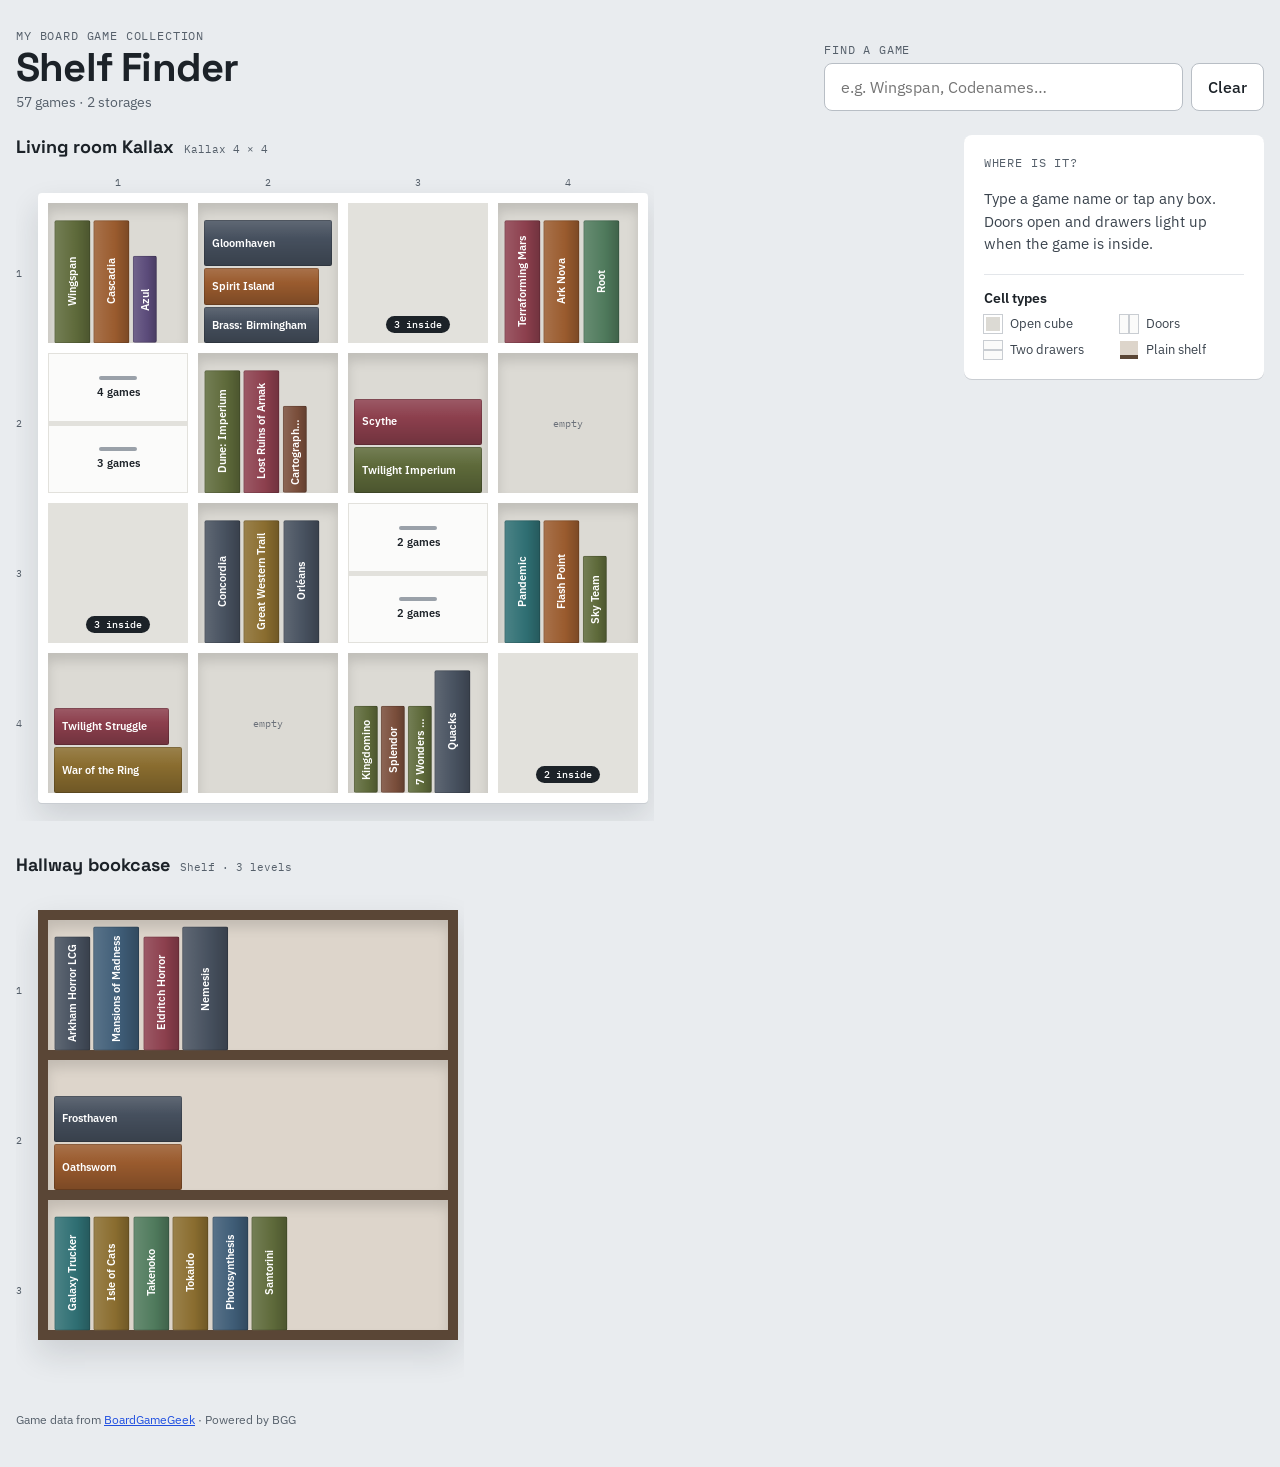
==== site/index.html @ af1ff707 "Initial project structure: static site + offline admin tool - site/: Shelf Finder viewer for Cloudfl" ====
<!doctype html>
<html lang="en">
<head>
<meta charset="utf-8">
<meta name="viewport" content="width=device-width, initial-scale=1">
<title>Shelf Finder</title>
<link rel="preconnect" href="https://fonts.googleapis.com">
<link rel="preconnect" href="https://fonts.gstatic.com" crossorigin>
<link rel="stylesheet" href="https://fonts.googleapis.com/css2?family=Space+Grotesk:wght@500;700&family=IBM+Plex+Sans:wght@400;500;600&family=IBM+Plex+Mono:wght@500&display=swap">
<link rel="stylesheet" href="style.css">
</head>
<body>
<div class="page">
  <header class="top">
    <div>
      <div class="eyebrow">My board game collection</div>
      <h1>Shelf Finder</h1>
      <div class="stats" id="stats"></div>
    </div>
    <div class="search">
      <label for="q" class="eyebrow">Find a game</label>
      <div class="search-row">
        <input id="q" type="search" autocomplete="off" placeholder="e.g. Wingspan, Codenames…">
        <button type="button" id="clear">Clear</button>
      </div>
    </div>
  </header>

  <main class="layout">
    <div class="storages" id="storages"></div>
    <aside class="panel" id="panel" aria-live="polite"></aside>
  </main>

  <footer class="foot">
    Game data from <a href="https://boardgamegeek.com" target="_blank" rel="noopener">BoardGameGeek</a> · Powered by BGG
  </footer>
</div>
<script src="app.js"></script>
</body>
</html>
---- site/style.css ----
:root {
  --bg: #E9ECEF;
  --ink: #1C2228;
  --muted: #56606B;
  --soft: #3A434D;
  --line: #E3E6EA;
  --accent: #1F4FE0;
  --hit: #F2C230;
  --frame: #FFFFFF;
  --interior: #DCDAD4;
  --wood: #5A4636;
  --wood-interior: #DDD5CB;
  --cell: 140px;
  --gap: 10px;
}

@media (max-width: 720px) {
  :root { --cell: 100px; --gap: 8px; }
  .panel { order: -1; }
}

* { box-sizing: border-box; }

body {
  margin: 0;
  background: var(--bg);
  color: var(--ink);
  font-family: 'IBM Plex Sans', system-ui, sans-serif;
}

button { font: inherit; color: inherit; }
button:focus-visible, input:focus-visible { outline: 3px solid var(--accent); outline-offset: 2px; }
a { color: var(--accent); }

.page { max-width: 1320px; margin: 0 auto; padding: 28px 16px 40px; display: flex; flex-direction: column; gap: 24px; }

.eyebrow { font-family: 'IBM Plex Mono', monospace; font-size: 12px; letter-spacing: .07em; text-transform: uppercase; color: var(--muted); }

.top { display: flex; flex-wrap: wrap; align-items: flex-end; justify-content: space-between; gap: 20px; }
h1 { margin: 4px 0; font: 700 40px/1.05 'Space Grotesk', sans-serif; letter-spacing: -.02em; }
.stats { font-size: 14px; color: var(--muted); }

.search { flex: 0 1 440px; min-width: 260px; display: flex; flex-direction: column; gap: 6px; }
.search-row { display: flex; gap: 8px; }
.search input {
  flex: 1; min-width: 0; height: 48px; padding: 0 16px;
  border: 1px solid #B8BEC5; border-radius: 8px; background: #fff;
  font: 400 16px 'IBM Plex Sans', sans-serif; color: var(--ink);
}
.search button { height: 48px; padding: 0 16px; border: 1px solid #B8BEC5; border-radius: 8px; background: #fff; font-weight: 500; cursor: pointer; }

.layout { display: flex; flex-wrap: wrap; gap: 24px; align-items: flex-start; }
.storages { flex: 999 1 640px; min-width: 0; display: flex; flex-wrap: wrap; gap: 32px 40px; align-items: flex-start; }

.storage { display: flex; flex-direction: column; gap: 8px; min-width: 0; max-width: 100%; }
.storage-head { display: flex; align-items: baseline; gap: 10px; flex-wrap: wrap; }
.storage-head h2 { margin: 0; font: 700 18px 'Space Grotesk', sans-serif; }
.meta { font-family: 'IBM Plex Mono', monospace; font-size: 11px; color: var(--muted); }
.scroll { overflow-x: auto; max-width: 100%; padding: 4px 6px 18px 0; }

.grid-wrap { display: inline-grid; grid-template-columns: 22px auto; grid-template-rows: 22px auto; }
.labels { font-family: 'IBM Plex Mono', monospace; font-size: 10px; color: var(--muted); display: grid; gap: var(--gap); }
.labels.cols { grid-column: 2; grid-template-columns: repeat(var(--cols), var(--cell)); padding: 0 var(--gap); align-items: end; justify-items: center; padding-bottom: 4px; }
.labels.rows { grid-column: 1; grid-row: 2; grid-template-rows: repeat(var(--rows), var(--cell)); padding: var(--gap) 0; align-items: center; justify-items: start; }

.frame {
  grid-column: 2; grid-row: 2;
  display: grid; grid-template-columns: repeat(var(--cols), var(--cell)); grid-auto-rows: var(--cell);
  gap: var(--gap); padding: var(--gap);
  background: var(--frame); border-radius: 4px;
  box-shadow: 0 1px 0 #C9CDD2, 0 14px 30px rgba(28, 34, 40, .14);
}

.cell { position: relative; overflow: hidden; background: var(--interior); box-shadow: inset 0 8px 12px rgba(0, 0, 0, .13); }
.cell.has-hit, .shelf.has-hit { outline: 3px solid var(--accent); outline-offset: 2px; overflow: visible; }
.shelf.has-hit { outline-offset: -3px; }
.cell--empty { display: flex; align-items: center; justify-content: center; font-family: 'IBM Plex Mono', monospace; font-size: 10px; color: #6B7079; }

.standing { display: flex; align-items: flex-end; gap: 3px; padding: 0 6px; }
.stacked { display: flex; flex-direction: column; justify-content: flex-end; align-items: flex-start; gap: 2px; padding: 4px 6px 0; }

.box {
  --c: #46505E;
  flex: none; border: 0; border-radius: 2px; cursor: pointer;
  color: #fff; font-weight: 600; font-size: calc(var(--cell) * .075); line-height: 1;
  white-space: nowrap; overflow: hidden; text-overflow: ellipsis;
  box-shadow: inset 0 0 0 1px rgba(0, 0, 0, .18);
  transition: opacity .15s;
}
.box--small { --t: .17; --h: 62%; --wf: .6; }
.box--standard { --t: .26; --h: 88%; --wf: .9; }
.box--large { --t: .33; --h: 95%; --wf: 1; }

.standing .box {
  width: calc(var(--cell) * var(--t)); height: var(--h);
  padding: 8px 0; writing-mode: vertical-rl; transform: rotate(180deg);
  background: linear-gradient(90deg, rgba(0, 0, 0, .2), rgba(255, 255, 255, 0) 40%, rgba(255, 255, 255, .14)), var(--c);
}
.stacked .box {
  height: calc(var(--cell) * var(--t)); width: calc((var(--cell) - 12px) * var(--wf));
  padding: 0 8px; text-align: left;
  background: linear-gradient(180deg, rgba(255, 255, 255, .14), rgba(255, 255, 255, 0) 40%, rgba(0, 0, 0, .2)), var(--c);
}

.box.is-hit { --c: var(--hit); color: var(--ink); box-shadow: 0 0 0 2px var(--ink); position: relative; z-index: 1; }
.box.is-dim { opacity: .28; }
.standing .box.is-hit, .stacked .box.is-hit { background: var(--hit); }

.doors { position: absolute; inset: 0; display: grid; grid-template-columns: 1fr 1fr; gap: 2px; padding: 0; border: 0; background: #E2E1DC; cursor: pointer; }
.door { position: relative; background: #FBFBFA; box-shadow: inset 0 0 0 1px #E2E1DC; }
.door::after { content: ""; position: absolute; top: 42%; width: 3px; height: 22%; border-radius: 2px; background: #9AA1A9; }
.door:first-child::after { right: 7px; }
.door:last-of-type::after { left: 7px; }
.badge { position: absolute; left: 50%; bottom: 10px; transform: translateX(-50%); padding: 2px 8px; border-radius: 99px; background: var(--ink); color: #fff; font: 500 10px 'IBM Plex Mono', monospace; white-space: nowrap; }
.door-edge { position: absolute; top: 0; bottom: 0; width: 6px; padding: 0; border: 0; background: #FBFBFA; cursor: pointer; z-index: 2; }
.door-edge.left { left: 0; box-shadow: 1px 0 0 #C9CDD2; }
.door-edge.right { right: 0; box-shadow: -1px 0 0 #C9CDD2; }
.cell--doors-open.standing { padding: 0 10px; }

.cell--drawers { display: grid; grid-template-rows: 1fr 1fr; gap: 3px; background: #E2E1DC; box-shadow: none; }
.drawer { display: flex; flex-direction: column; align-items: center; justify-content: center; gap: 6px; padding: 4px 8px; background: #FBFBFA; box-shadow: inset 0 0 0 1px #E2E1DC; min-width: 0; transition: opacity .15s; }
.drawer .pull { width: 30%; height: 4px; border-radius: 2px; background: #9AA1A9; }
.drawer .label { max-width: 100%; font-size: 11px; font-weight: 600; line-height: 1.2; text-align: center; white-space: nowrap; overflow: hidden; text-overflow: ellipsis; }
.drawer.is-hit { background: var(--hit); }
.drawer.is-dim { opacity: .5; }

.bookcase { grid-column: 2; grid-row: 2; align-self: start; width: calc(var(--cell) * var(--w)); border: var(--gap) solid var(--wood); border-bottom: 0; box-shadow: 0 14px 30px rgba(28, 34, 40, .14); }
.shelf { position: relative; height: var(--cell); background: var(--wood-interior); border-bottom: var(--gap) solid var(--wood); box-shadow: inset 0 8px 12px rgba(0, 0, 0, .12); }
.labels.shelf-rows { grid-column: 1; grid-row: 2; grid-template-rows: repeat(var(--rows), var(--cell)); padding: var(--gap) 0; align-items: center; }

.panel { flex: 1 1 300px; min-width: 0; padding: 20px; border-radius: 8px; background: #fff; box-shadow: 0 1px 0 #C9CDD2; display: flex; flex-direction: column; gap: 18px; }
.panel p { margin: 0; font-size: 15px; line-height: 1.5; color: var(--soft); }
.result-name { font: 700 26px/1.1 'Space Grotesk', sans-serif; }
.where { display: flex; gap: 8px; align-items: flex-start; font-size: 14px; line-height: 1.45; color: var(--soft); margin-top: 6px; }
.where svg { flex: none; margin-top: 2px; }
.bgg-link { display: inline-block; margin-top: 8px; font-size: 13px; font-weight: 500; }
.block { display: flex; flex-direction: column; gap: 8px; padding-top: 14px; border-top: 1px solid var(--line); }
.block-head { display: flex; justify-content: space-between; align-items: baseline; font-weight: 600; font-size: 14px; }
.block-head .meta { font-weight: 500; }
.exp { display: flex; align-items: center; gap: 8px; font-size: 14px; }
.exp.missing { color: var(--muted); }
.match { display: flex; flex-direction: column; align-items: flex-start; gap: 2px; min-height: 44px; padding: 6px 10px; border: 1px solid var(--line); border-radius: 6px; background: #F7F8FA; text-align: left; cursor: pointer; }
.match strong { font-size: 14px; }
.match span { font-size: 12px; color: var(--muted); }
.legend { display: grid; grid-template-columns: repeat(2, minmax(0, 1fr)); gap: 8px 12px; font-size: 13px; color: var(--soft); }
.legend div { display: flex; align-items: center; gap: 8px; }
.sw { width: 18px; height: 18px; flex: none; }
.sw-open { background: var(--interior); box-shadow: inset 0 0 0 2px #fff, 0 0 0 1px #C9CDD2; }
.sw-doors { background: linear-gradient(90deg, #FBFBFA 46%, #C9CDD2 46% 54%, #FBFBFA 54%); box-shadow: 0 0 0 1px #C9CDD2; }
.sw-drawers { background: linear-gradient(180deg, #FBFBFA 44%, #C9CDD2 44% 56%, #FBFBFA 56%); box-shadow: 0 0 0 1px #C9CDD2; }
.sw-shelf { background: var(--wood-interior); border-bottom: 4px solid var(--wood); }

.error { padding: 16px; border-radius: 8px; background: #fff; border: 1px solid #E0B4B4; color: #7A1F1F; }

.foot { font-size: 12px; color: var(--muted); }
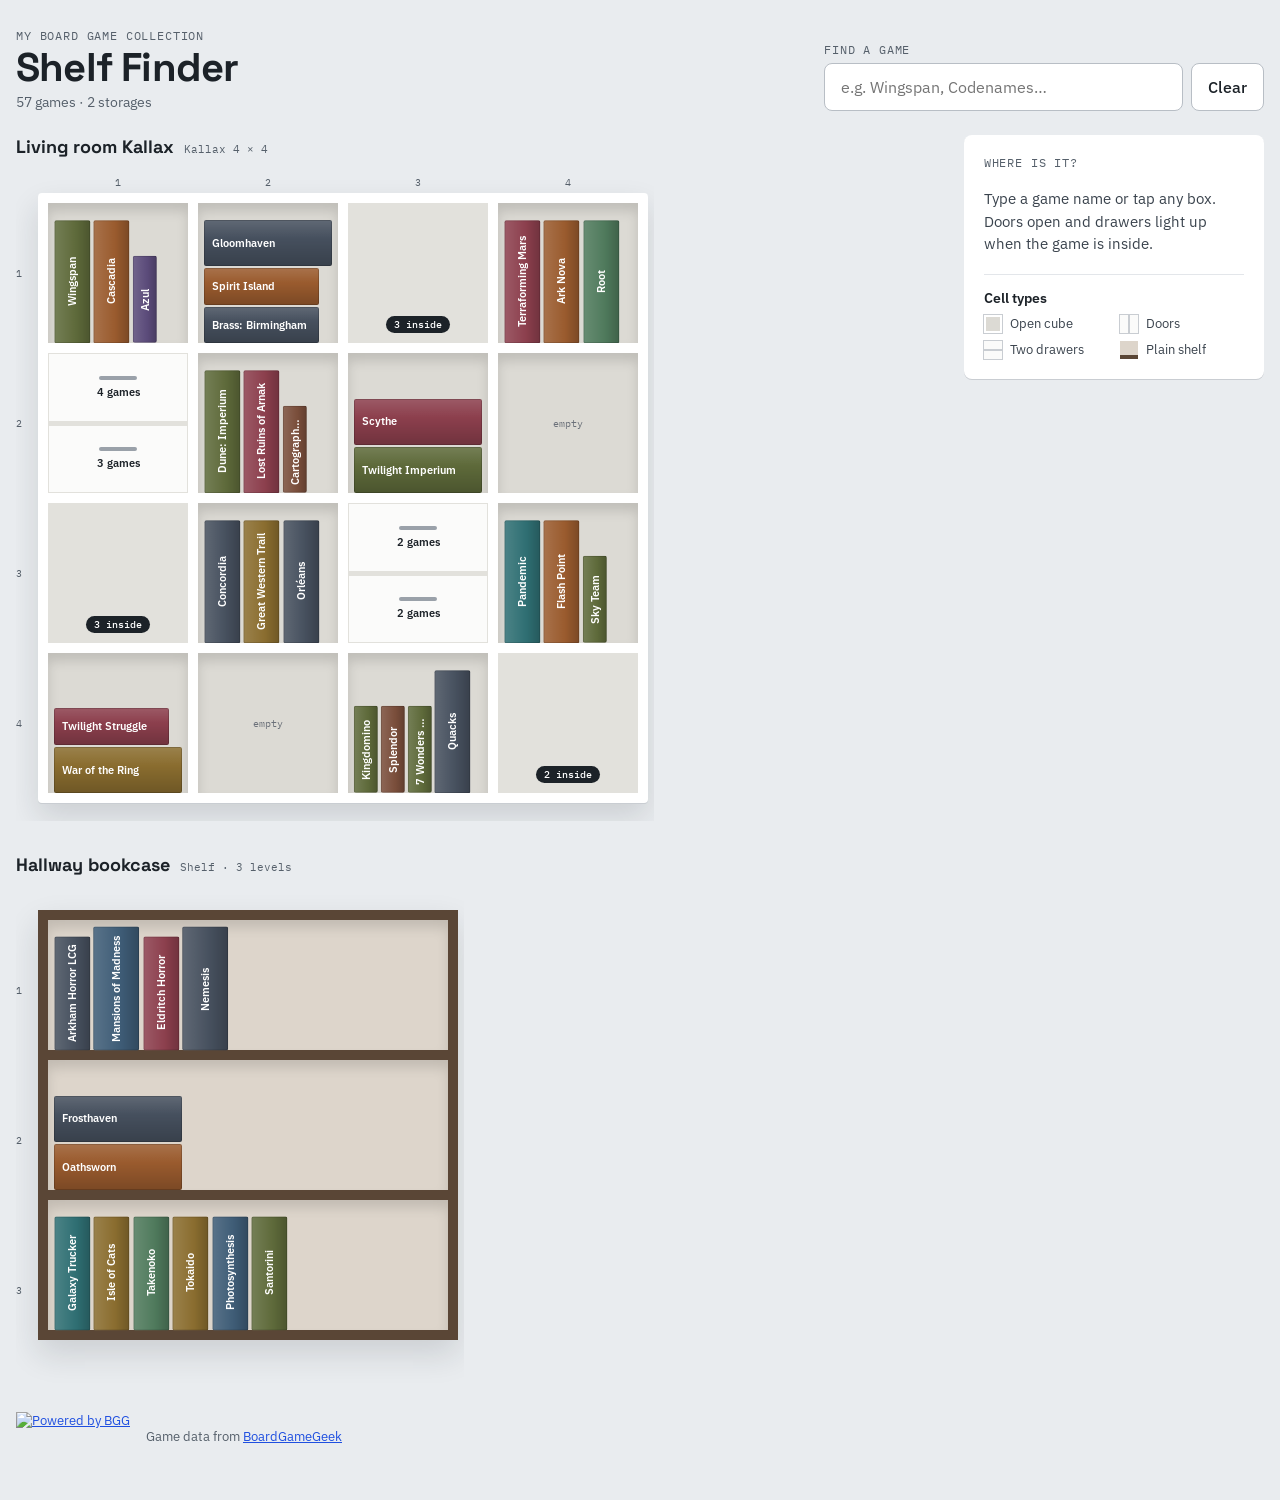
==== commit 4bd476b0: "Enforce BGG XML API terms - BGG_RULES.md: the license rules this project must follow - CLAUDE.md: ru" ====
--- a/site/index.html
+++ b/site/index.html
@@ -32,7 +32,10 @@
   </main>
 
   <footer class="foot">
-    Game data from <a href="https://boardgamegeek.com" target="_blank" rel="noopener">BoardGameGeek</a> · Powered by BGG
+    <a class="bgg-badge" href="https://boardgamegeek.com" target="_blank" rel="noopener">
+      <img src="img/powered-by-bgg.png" alt="Powered by BGG" height="48">
+    </a>
+    <span>Game data from <a href="https://boardgamegeek.com" target="_blank" rel="noopener">BoardGameGeek</a></span>
   </footer>
 </div>
 <script src="app.js"></script>
--- a/site/style.css
+++ b/site/style.css
@@ -152,4 +152,6 @@
 
 .error { padding: 16px; border-radius: 8px; background: #fff; border: 1px solid #E0B4B4; color: #7A1F1F; }
 
-.foot { font-size: 12px; color: var(--muted); }
+.foot { display: flex; flex-wrap: wrap; align-items: center; gap: 12px 16px; font-size: 13px; color: var(--muted); }
+.bgg-badge { display: inline-flex; }
+.bgg-badge img { display: block; height: 48px; width: auto; }
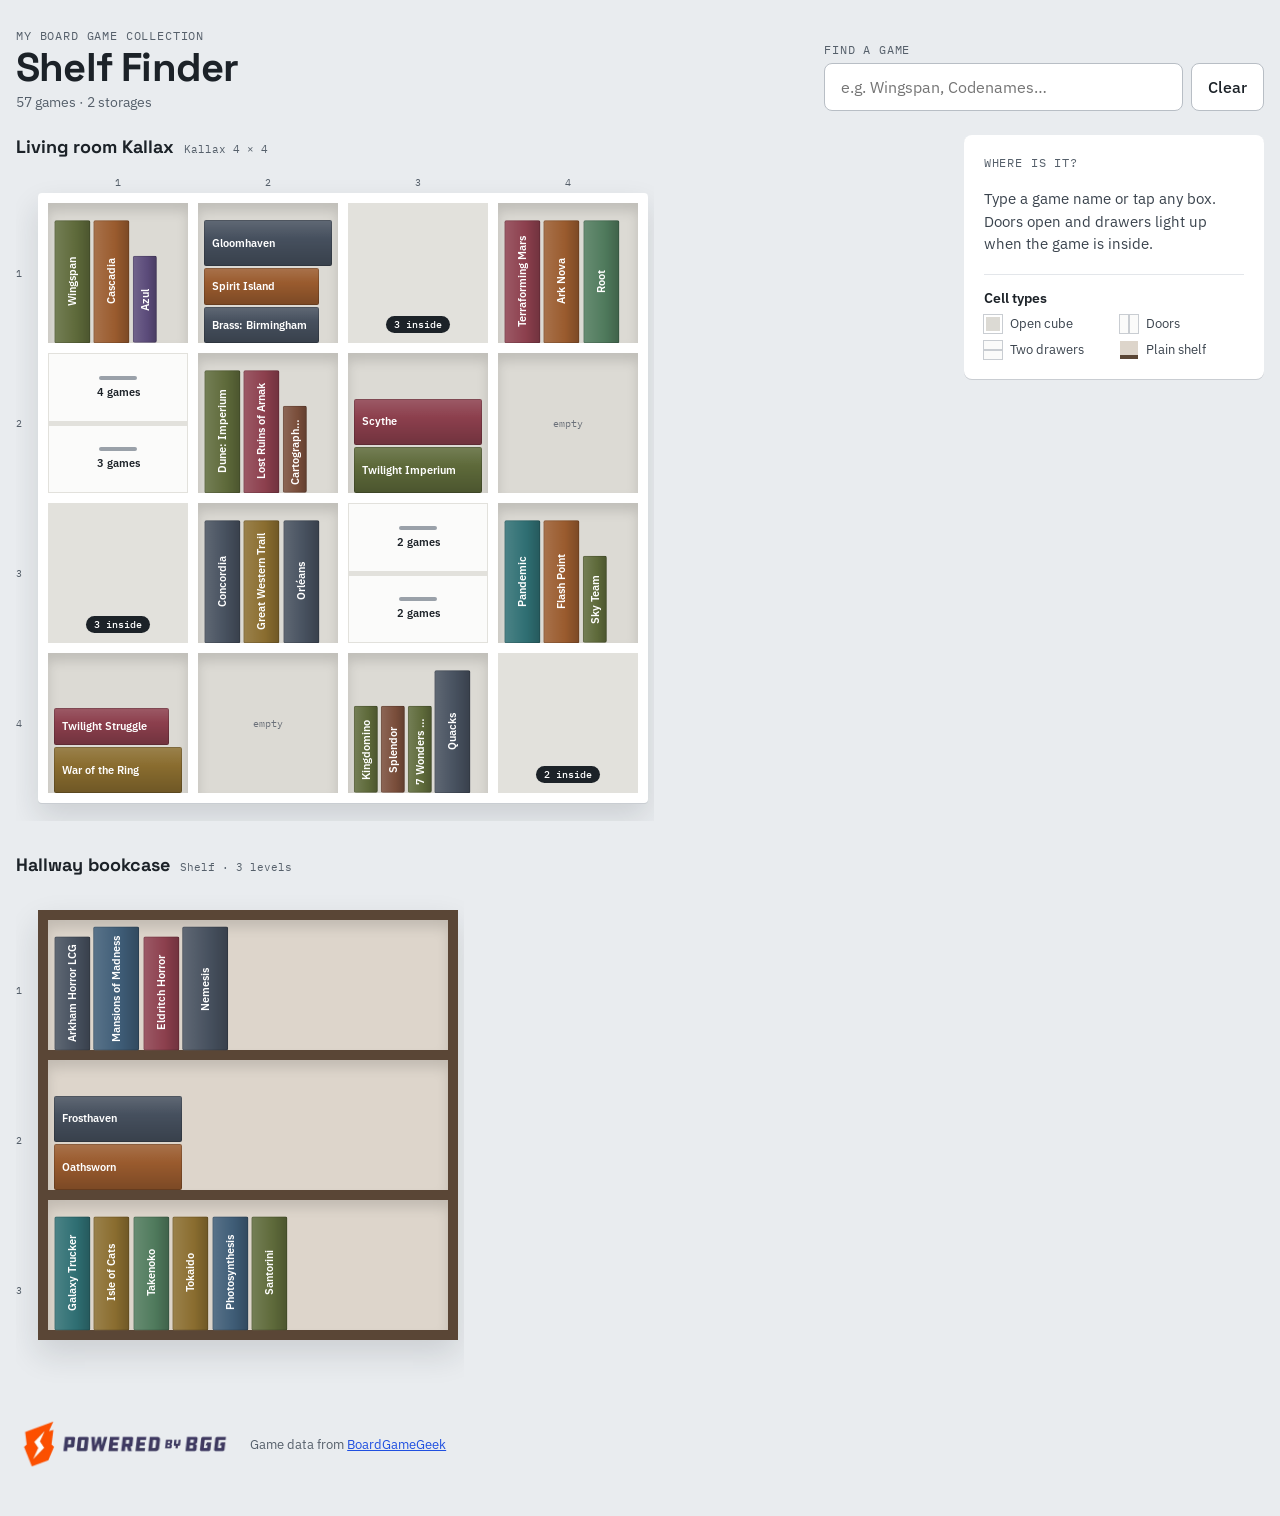
==== commit 9a873916: "Add official Powered by BGG logo Official logo from BGG (WebP, kept as provided), shown at 64 px. Co" ====
--- a/site/index.html
+++ b/site/index.html
@@ -33,7 +33,7 @@
 
   <footer class="foot">
     <a class="bgg-badge" href="https://boardgamegeek.com" target="_blank" rel="noopener">
-      <img src="img/powered-by-bgg.png" alt="Powered by BGG" height="48">
+      <img src="img/powered-by-bgg.webp" alt="Powered by BGG" height="64">
     </a>
     <span>Game data from <a href="https://boardgamegeek.com" target="_blank" rel="noopener">BoardGameGeek</a></span>
   </footer>
--- a/site/style.css
+++ b/site/style.css
@@ -154,4 +154,4 @@
 
 .foot { display: flex; flex-wrap: wrap; align-items: center; gap: 12px 16px; font-size: 13px; color: var(--muted); }
 .bgg-badge { display: inline-flex; }
-.bgg-badge img { display: block; height: 48px; width: auto; }
+.bgg-badge img { display: block; height: 64px; width: auto; }
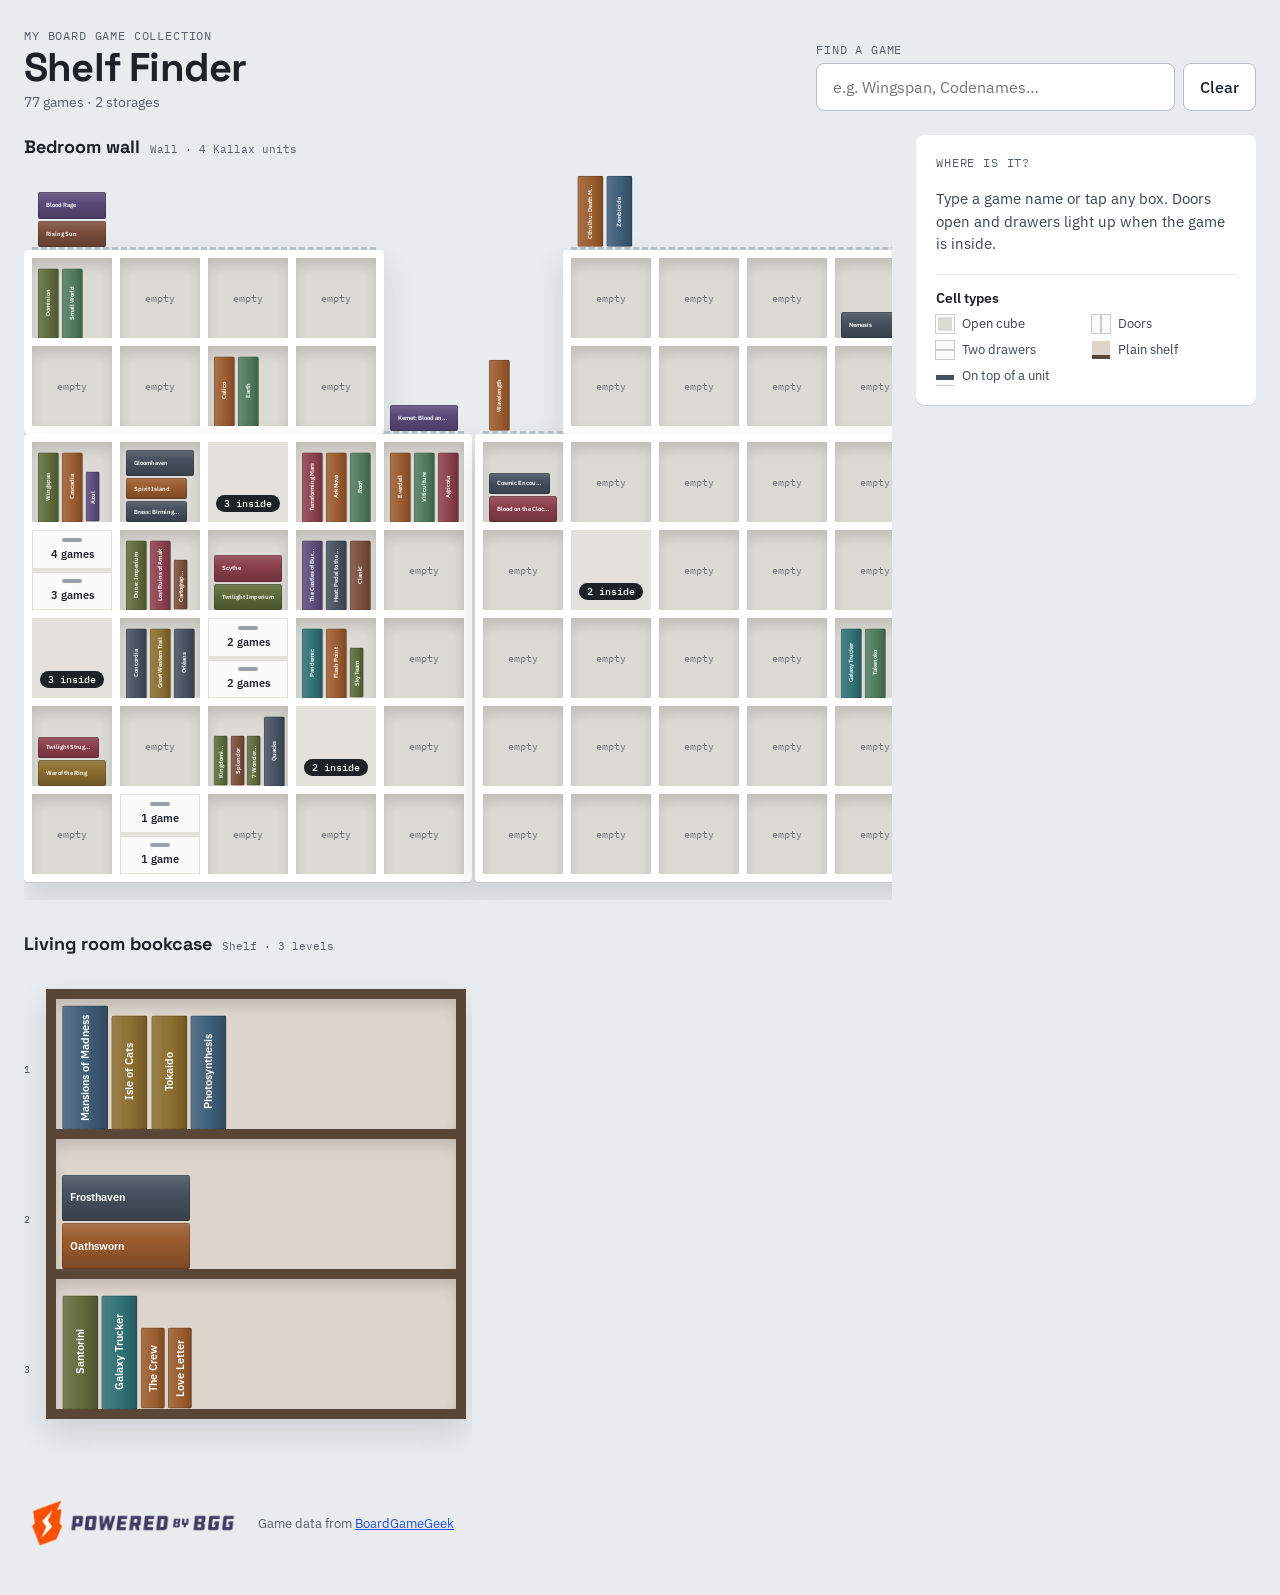
==== commit 019215ee: "Responsive wall sizing on wide screens, sticky result panel, floating search on phone Co-Authored-By" ====
--- a/site/index.html
+++ b/site/index.html
@@ -23,6 +23,7 @@
         <input id="q" type="search" autocomplete="off" placeholder="e.g. Wingspan, Codenames…">
         <button type="button" id="clear">Clear</button>
       </div>
+      <button type="button" class="peek" id="peek" hidden></button>
     </div>
   </header>
 
--- a/site/style.css
+++ b/site/style.css
@@ -32,7 +32,7 @@
 button:focus-visible, input:focus-visible { outline: 3px solid var(--accent); outline-offset: 2px; }
 a { color: var(--accent); }
 
-.page { max-width: 1320px; margin: 0 auto; padding: 28px 16px 40px; display: flex; flex-direction: column; gap: 24px; }
+.page { max-width: 2200px; margin: 0 auto; padding: 28px 16px 40px; display: flex; flex-direction: column; gap: 24px; }
 
 .eyebrow { font-family: 'IBM Plex Mono', monospace; font-size: 12px; letter-spacing: .07em; text-transform: uppercase; color: var(--muted); }
 
@@ -63,8 +63,8 @@
 .labels.cols { grid-column: 2; grid-template-columns: repeat(var(--cols), var(--cell)); padding: 0 var(--gap); align-items: end; justify-items: center; padding-bottom: 4px; }
 .labels.rows { grid-column: 1; grid-row: 2; grid-template-rows: repeat(var(--rows), var(--cell)); padding: var(--gap) 0; align-items: center; justify-items: start; }
 
+.unit { grid-column: 2; grid-row: 2; position: relative; }
 .frame {
-  grid-column: 2; grid-row: 2;
   display: grid; grid-template-columns: repeat(var(--cols), var(--cell)); grid-auto-rows: var(--cell);
   gap: var(--gap); padding: var(--gap);
   background: var(--frame); border-radius: 4px;
@@ -72,7 +72,7 @@
 }
 
 .cell { position: relative; overflow: hidden; background: var(--interior); box-shadow: inset 0 8px 12px rgba(0, 0, 0, .13); }
-.cell.has-hit, .shelf.has-hit { outline: 3px solid var(--accent); outline-offset: 2px; overflow: visible; }
+.cell.has-hit, .shelf.has-hit, .top-surface.has-hit { outline: 3px solid var(--accent); outline-offset: 2px; overflow: visible; }
 .shelf.has-hit { outline-offset: -3px; }
 .cell--empty { display: flex; align-items: center; justify-content: center; font-family: 'IBM Plex Mono', monospace; font-size: 10px; color: #6B7079; }
 
@@ -155,3 +155,47 @@
 .foot { display: flex; flex-wrap: wrap; align-items: center; gap: 12px 16px; font-size: 13px; color: var(--muted); }
 .bgg-badge { display: inline-flex; }
 .bgg-badge img { display: block; height: 64px; width: auto; }
+
+.scroll.has-top { padding-top: var(--cell); }
+.storage--wall { --cell: 80px; --gap: 8px; }
+.wall { display: flex; align-items: flex-end; gap: 3px; padding-top: var(--cell); width: max-content; }
+.stack { display: flex; flex-direction: column; }
+.unit--left { align-self: flex-start; }
+.unit--right { align-self: flex-end; }
+.top-surface {
+  position: absolute; bottom: 100%; height: var(--cell);
+  left: calc(var(--from) * (var(--cell) + var(--gap)) + var(--gap));
+  width: calc(var(--span) * (var(--cell) + var(--gap)) - var(--gap));
+  border-bottom: 3px dashed #B8BEC5;
+}
+.top-surface.has-hit { outline-offset: 0; }
+.top-surface.standing .box { height: 92%; }
+.sw-top { background: linear-gradient(180deg, transparent 55%, #46505E 55% 85%, transparent 85%); border-bottom: 3px solid #fff; box-shadow: 0 1px 0 #C9CDD2; }
+@media (max-width: 720px) { .storage--wall { --cell: 64px; --gap: 6px; } }
+
+.peek { display: none; }
+
+@media (min-width: 1100px) {
+  .page { padding-left: 24px; padding-right: 24px; }
+  .panel { flex: 0 0 340px; position: sticky; top: 16px; max-height: calc(100vh - 32px); overflow-y: auto; }
+  .storage--wall { --cell: clamp(80px, calc((min(100vw, 2200px) - 440px - var(--wx)) / var(--wc)), 140px); --gap: 8px; }
+}
+
+@media (max-width: 720px) {
+  .page { gap: 16px; }
+  .top { display: contents; }
+  .search {
+    flex: none; min-width: 0; position: sticky; top: 0; z-index: 20; margin: 0 -16px; padding: 10px 16px;
+    background: rgba(233, 236, 239, .94); backdrop-filter: blur(8px); -webkit-backdrop-filter: blur(8px);
+    box-shadow: 0 1px 0 #C9CDD2;
+  }
+  .search > label { position: absolute; width: 1px; height: 1px; overflow: hidden; clip: rect(0 0 0 0); }
+  .search input, .search button { height: 44px; }
+  .search .peek {
+    display: flex; height: auto; border-radius: 0; font-weight: 400; align-items: flex-start; gap: 6px; width: 100%; padding: 2px 2px 0; border: 0; background: none;
+    text-align: left; font-size: 13px; line-height: 1.35; color: var(--soft); cursor: pointer;
+  }
+  .peek[hidden] { display: none; }
+  .peek svg { flex: none; margin-top: 1px; }
+  .peek em { font-style: normal; color: var(--muted); }
+}
